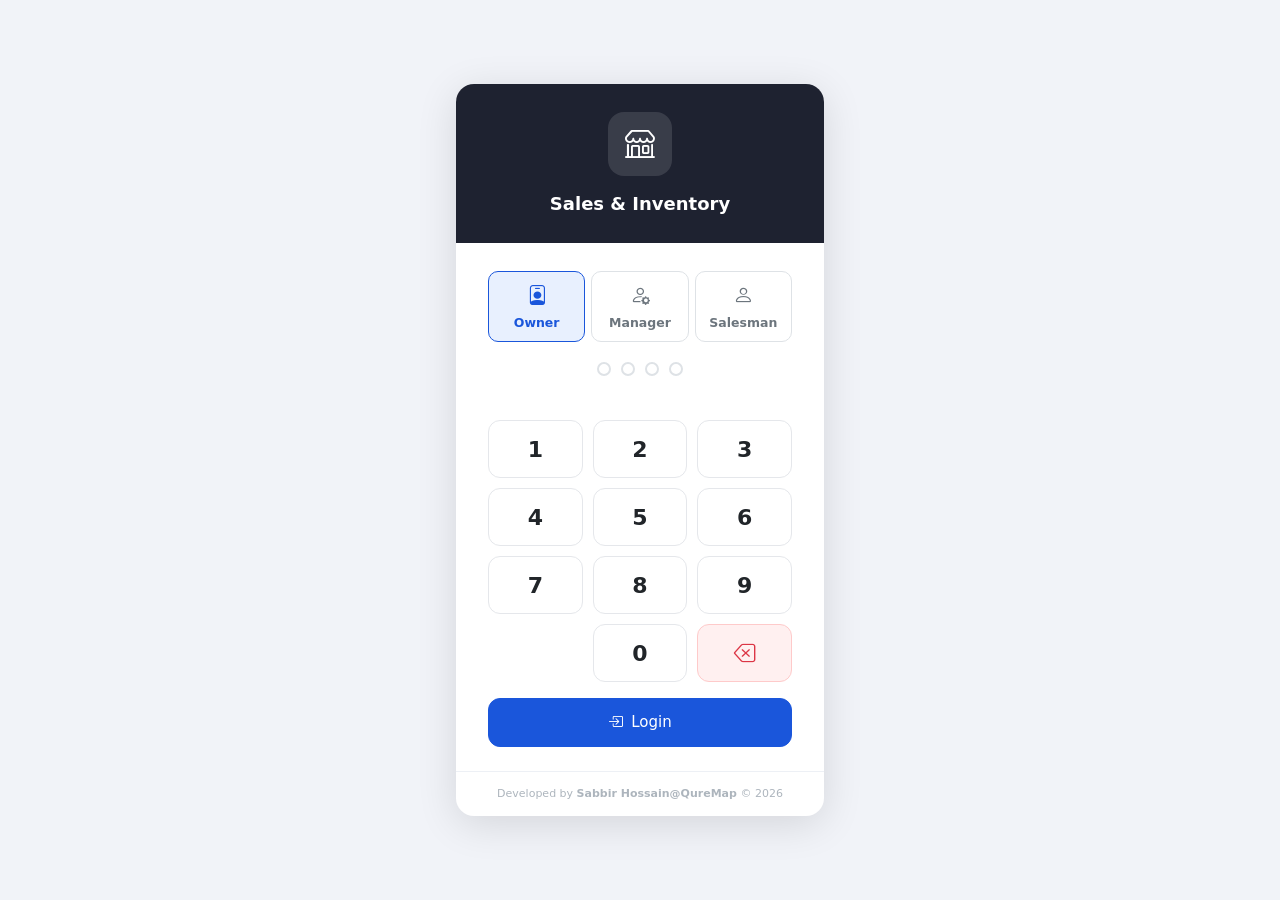
==== login.html @ 88d6fdc9 "Add files via upload" ====
<!DOCTYPE html>
<html lang="en">
<head>
<meta charset="UTF-8">
<meta name="viewport" content="width=device-width, initial-scale=1.0">
<title>Login | Sales & Inventory</title>
<link rel="stylesheet" href="https://cdn.jsdelivr.net/npm/bootstrap@5.3.0/dist/css/bootstrap.min.css">
<link rel="stylesheet" href="https://cdn.jsdelivr.net/npm/bootstrap-icons@1.11.0/font/bootstrap-icons.css">
<link rel="stylesheet" href="assets/css/style.css">
<style>
  body { background: var(--body-bg, #f1f3f8); display: flex; align-items: center; justify-content: center; min-height: 100vh; }
  .login-wrap { width: 100%; max-width: 400px; padding: 16px; }
  .login-card { background: var(--card-bg, #fff); border-radius: 18px; box-shadow: 0 8px 40px rgba(0,0,0,0.12); overflow: hidden; }
  .login-header { background: var(--sidebar-bg, #1e2230); color: #fff; padding: 28px 32px 24px; text-align: center; }
  .login-header .shop-logo-wrap { width: 64px; height: 64px; border-radius: 16px; background: rgba(255,255,255,0.12); display: flex; align-items: center; justify-content: center; margin: 0 auto 14px; font-size: 30px; }
  .login-header .shop-title { font-size: 18px; font-weight: 700; margin-bottom: 2px; }
  .login-header .shop-sub { font-size: 12px; color: rgba(255,255,255,0.6); }
  .login-body { padding: 28px 32px 24px; }
  .role-tabs { display: flex; gap: 6px; margin-bottom: 20px; }
  .role-tab { flex: 1; padding: 9px 6px; border: 1.5px solid #dee2e6; border-radius: 10px; text-align: center; cursor: pointer; font-size: 12.5px; font-weight: 600; color: #6c757d; transition: all 0.15s; background: transparent; }
  .role-tab.active { border-color: var(--primary, #1a56db); background: var(--primary-light, #e8f0fe); color: var(--primary, #1a56db); }
  .role-tab i { display: block; font-size: 20px; margin-bottom: 3px; }
  .pin-display { display: flex; justify-content: center; gap: 10px; margin-bottom: 20px; }
  .pin-dot { width: 14px; height: 14px; border-radius: 50%; border: 2px solid #dee2e6; background: transparent; transition: all 0.15s; }
  .pin-dot.filled { background: var(--primary, #1a56db); border-color: var(--primary, #1a56db); }
  .pin-dot.error { background: #dc3545; border-color: #dc3545; animation: shake 0.3s; }
  @keyframes shake { 0%,100%{transform:translateX(0)} 25%{transform:translateX(-5px)} 75%{transform:translateX(5px)} }
  .pin-pad { display: grid; grid-template-columns: repeat(3, 1fr); gap: 10px; margin-bottom: 16px; }
  .pin-btn { height: 58px; border-radius: 12px; border: 1.5px solid #e5e7eb; background: var(--card-bg, #fff); font-size: 22px; font-weight: 600; color: var(--text-main, #1e2230); cursor: pointer; transition: all 0.1s; display: flex; align-items: center; justify-content: center; gap: 0; user-select: none; }
  .pin-btn:hover { background: var(--primary-light, #e8f0fe); border-color: var(--primary, #1a56db); }
  .pin-btn:active { transform: scale(0.94); }
  .pin-btn.zero { grid-column: 2; }
  .pin-btn.del { background: #fff0f0; border-color: #fecaca; color: #dc3545; }
  .pin-btn.del:hover { background: #fee2e2; }
  .login-error { color: #dc3545; font-size: 13px; text-align: center; min-height: 20px; margin-bottom: 4px; }
  .login-footer { text-align: center; padding: 14px; border-top: 1px solid var(--card-border, #f0f2f5); font-size: 11px; color: #adb5bd; }
  [data-theme="dark"] .pin-btn { background: #1e293b; border-color: #334155; color: #e2e8f0; }
  [data-theme="dark"] .pin-btn:hover { background: #1e3a5f; }
</style>
</head>
<body>
<div class="login-wrap">
  <div class="login-card">
    <div class="login-header">
      <div class="shop-logo-wrap" id="loginLogoWrap">
        <i class="bi bi-shop"></i>
      </div>
      <div class="shop-title" id="loginShopName">Sales & Inventory</div>
      <div class="shop-sub" id="loginShopAddr"></div>
    </div>
    <div class="login-body">
      <!-- Role selector -->
      <div class="role-tabs" id="roleTabs">
        <button class="role-tab active" data-role="owner">
          <i class="bi bi-person-badge"></i>Owner
        </button>
        <button class="role-tab" data-role="manager">
          <i class="bi bi-person-gear"></i>Manager
        </button>
        <button class="role-tab" data-role="salesman">
          <i class="bi bi-person"></i>Salesman
        </button>
      </div>

      <!-- Salesman name selector (shown only for salesman role) -->
      <div id="salesmanSelectWrap" class="mb-3 d-none">
        <label class="form-label fw-semibold">Select Your Name</label>
        <select class="form-select" id="salesmanSelect">
          <option value="">-- Select --</option>
        </select>
      </div>

      <!-- PIN dots -->
      <div class="pin-display" id="pinDisplay">
        <div class="pin-dot" id="dot0"></div>
        <div class="pin-dot" id="dot1"></div>
        <div class="pin-dot" id="dot2"></div>
        <div class="pin-dot" id="dot3"></div>
      </div>

      <div class="login-error" id="loginError"></div>

      <!-- PIN pad -->
      <div class="pin-pad">
        <button class="pin-btn" data-digit="1">1</button>
        <button class="pin-btn" data-digit="2">2</button>
        <button class="pin-btn" data-digit="3">3</button>
        <button class="pin-btn" data-digit="4">4</button>
        <button class="pin-btn" data-digit="5">5</button>
        <button class="pin-btn" data-digit="6">6</button>
        <button class="pin-btn" data-digit="7">7</button>
        <button class="pin-btn" data-digit="8">8</button>
        <button class="pin-btn" data-digit="9">9</button>
        <button class="pin-btn zero" data-digit="0">0</button>
        <button class="pin-btn del" id="pinDel"><i class="bi bi-backspace"></i></button>
      </div>

      <button class="btn btn-primary w-100 btn-lg" id="loginBtn" style="border-radius:12px;">
        <i class="bi bi-box-arrow-in-right me-2"></i>Login
      </button>
    </div>
    <div class="login-footer">
      Developed by <strong>Sabbir Hossain@QureMap</strong> &copy; <span id="loginYear"></span>
    </div>
  </div>
</div>

<script src="https://cdn.jsdelivr.net/npm/bootstrap@5.3.0/dist/js/bootstrap.bundle.min.js"></script>
<script src="assets/js/storage.js"></script>
<script src="assets/js/auth.js"></script>
<script>
const LOGIN = {
  selectedRole: 'owner',
  enteredPIN: '',
  maxLen: 4,

  init() {
    // Apply theme
    const theme = DB.getTheme();
    if (theme) document.body.setAttribute('data-theme', theme);

    // Fill shop info
    const shop = DB.getShop();
    document.getElementById('loginShopName').textContent = shop.name || 'Sales & Inventory';
    document.getElementById('loginShopAddr').textContent = shop.address || '';
    document.getElementById('loginYear').textContent = new Date().getFullYear();

    if (shop.logo) {
      const wrap = document.getElementById('loginLogoWrap');
      wrap.innerHTML = `<img src="${shop.logo}" style="width:56px;height:56px;object-fit:contain;border-radius:12px;">`;
    }

    // If already logged in and session valid, skip to home
    if (AUTH.isLoggedIn()) {
      this.redirect(AUTH.getRole());
      return;
    }

    // Populate salesman names
    this.loadSalesmanNames();
    this.bindEvents();
  },

  loadSalesmanNames() {
    const users    = AUTH.getUsers();
    const salesmen = users.filter(u => u.role === 'salesman' && u.active);
    const sel      = document.getElementById('salesmanSelect');
    if (!sel) return;
    if (salesmen.length === 0) {
      sel.innerHTML = '<option value="">-- No salesmen added yet --</option>';
      sel.disabled  = true;
      const hint = document.createElement('div');
      hint.className   = 'form-text text-warning mt-1';
      hint.textContent = 'Ask the owner to add salesman accounts in Settings.';
      sel.parentNode.appendChild(hint);
    } else {
      sel.disabled  = false;
      sel.innerHTML = '<option value="">-- Select your name --</option>' +
        salesmen.map(u => `<option value="${u.id}">${u.name}</option>`).join('');
    }
  },

  bindEvents() {
    // Role tabs
    document.querySelectorAll('.role-tab').forEach(tab => {
      tab.addEventListener('click', () => {
        document.querySelectorAll('.role-tab').forEach(t => t.classList.remove('active'));
        tab.classList.add('active');
        this.selectedRole = tab.dataset.role;
        this.enteredPIN = '';
        this.renderDots();
        document.getElementById('loginError').textContent = '';
        // Show salesman selector only for salesman role
        const wrap = document.getElementById('salesmanSelectWrap');
        wrap.classList.toggle('d-none', this.selectedRole !== 'salesman');
      });
    });

    // PIN pad
    document.querySelectorAll('[data-digit]').forEach(btn => {
      btn.addEventListener('click', () => this.pressDigit(btn.dataset.digit));
    });
    document.getElementById('pinDel')?.addEventListener('click', () => this.deleteDigit());
    document.getElementById('loginBtn')?.addEventListener('click', () => this.tryLogin());

    // Keyboard support
    document.addEventListener('keydown', e => {
      if (e.key >= '0' && e.key <= '9') this.pressDigit(e.key);
      else if (e.key === 'Backspace') this.deleteDigit();
      else if (e.key === 'Enter') this.tryLogin();
    });
  },

  pressDigit(d) {
    if (this.enteredPIN.length >= this.maxLen) return;
    this.enteredPIN += d;
    this.renderDots();
    // Auto-submit when 4 digits entered
    if (this.enteredPIN.length === this.maxLen) {
      setTimeout(() => this.tryLogin(), 150);
    }
  },

  deleteDigit() {
    this.enteredPIN = this.enteredPIN.slice(0, -1);
    this.renderDots();
  },

  renderDots() {
    for (let i = 0; i < this.maxLen; i++) {
      const dot = document.getElementById('dot' + i);
      if (dot) {
        dot.classList.toggle('filled', i < this.enteredPIN.length);
        dot.classList.remove('error');
      }
    }
  },

  showError(msg) {
    document.getElementById('loginError').textContent = msg;
    for (let i = 0; i < this.maxLen; i++) {
      const dot = document.getElementById('dot' + i);
      if (dot) dot.classList.add('error');
    }
    setTimeout(() => {
      this.enteredPIN = '';
      this.renderDots();
    }, 600);
  },

  tryLogin() {
    if (!this.enteredPIN) { document.getElementById('loginError').textContent = 'Enter your PIN'; return; }
    if (this.enteredPIN.length < 4) { document.getElementById('loginError').textContent = 'PIN must be 4 digits'; return; }

    const role = this.selectedRole;
    const pin  = this.enteredPIN;

    // For salesman, also need a name selected
    let salesmanId = null;
    if (role === 'salesman') {
      salesmanId = document.getElementById('salesmanSelect')?.value;
      if (!salesmanId) {
        document.getElementById('loginError').textContent = 'Please select your name';
        return;
      }
    }

    const result = AUTH.verifyPIN(role, pin, salesmanId);
    if (result.ok) {
      AUTH.startSession(result.user);
      this.redirect(role);
    } else {
      this.showError(result.error || 'Incorrect PIN');
    }
  },

  redirect(role) {
    const dest = {
      owner:    'index.html',
      manager:  'index.html',
      salesman: 'pages/invoice.html',
    };
    window.location.href = dest[role] || 'index.html';
  }
};

document.addEventListener('DOMContentLoaded', () => LOGIN.init());
</script>
</body>
</html>
---- assets/css/style.css ----
/* style.css - Sales & Inventory Management System */

/* ══════════════════════════════════════
   THEMES — applied via data-theme on <body>
   ══════════════════════════════════════ */

/* 1. Default Blue (unchanged) */
:root, [data-theme="default"] {
  --primary: #1a56db;
  --primary-light: #e8f0fe;
  --sidebar-bg: #1e2230;
  --sidebar-hover: #2d3348;
  --body-bg: #f1f3f8;
  --card-bg: #ffffff;
  --card-border: #edf0f5;
  --text-main: #212529;
  --text-muted: #6c757d;
  --topbar-bg: #ffffff;
  --topbar-border: #e5e7eb;
  --icon-primary-bg: #e8f0fe;
  --icon-primary-fg: #1a56db;
}

/* 2. Forest Green */
[data-theme="green"] {
  --primary: #0a7c4e;
  --primary-light: #d1fae5;
  --sidebar-bg: #0d2b1e;
  --sidebar-hover: #163d2c;
  --body-bg: #f0faf5;
  --card-bg: #ffffff;
  --card-border: #d1fae5;
  --text-main: #1a2e24;
  --icon-primary-bg: #d1fae5;
  --icon-primary-fg: #0a7c4e;
}

/* 3. Royal Purple */
[data-theme="purple"] {
  --primary: #6d28d9;
  --primary-light: #ede9fe;
  --sidebar-bg: #1e1535;
  --sidebar-hover: #2d1f52;
  --body-bg: #f5f3ff;
  --card-bg: #ffffff;
  --card-border: #ede9fe;
  --text-main: #1e1535;
  --icon-primary-bg: #ede9fe;
  --icon-primary-fg: #6d28d9;
}

/* 4. Warm Sunrise (Orange) */
[data-theme="orange"] {
  --primary: #c2410c;
  --primary-light: #fff7ed;
  --sidebar-bg: #2c1400;
  --sidebar-hover: #451e00;
  --body-bg: #fff7ed;
  --card-bg: #ffffff;
  --card-border: #fed7aa;
  --text-main: #1c0a00;
  --icon-primary-bg: #ffedd5;
  --icon-primary-fg: #c2410c;
}

/* 5. Ocean Teal */
[data-theme="teal"] {
  --primary: #0e7490;
  --primary-light: #cffafe;
  --sidebar-bg: #0c2d38;
  --sidebar-hover: #124455;
  --body-bg: #ecfeff;
  --card-bg: #ffffff;
  --card-border: #a5f3fc;
  --text-main: #0c2d38;
  --icon-primary-bg: #cffafe;
  --icon-primary-fg: #0e7490;
}

/* 6. Dark Mode */
[data-theme="dark"] {
  --primary: #3b82f6;
  --primary-light: #1e3a5f;
  --sidebar-bg: #111827;
  --sidebar-hover: #1f2937;
  --body-bg: #0f172a;
  --card-bg: #1e293b;
  --card-border: #334155;
  --text-main: #e2e8f0;
  --text-muted: #94a3b8;
  --topbar-bg: #1e293b;
  --topbar-border: #334155;
  --icon-primary-bg: #1e3a5f;
  --icon-primary-fg: #60a5fa;
}

:root {
  --primary: #1a56db;
  --primary-light: #e8f0fe;
  --secondary: #6c757d;
  --success: #0f9b58;
  --danger: #dc3545;
  --warning: #f59e0b;
  --dark: #1e2230;
  --sidebar-width: 230px;
  --sidebar-bg: #1e2230;
  --sidebar-hover: #2d3348;
  --topbar-h: 56px;
  --body-bg: #f1f3f8;
  --card-bg: #ffffff;
  --card-border: #edf0f5;
  --text-main: #212529;
  --topbar-bg: #ffffff;
  --topbar-border: #e5e7eb;
  --font-main: 'Segoe UI', system-ui, -apple-system, sans-serif;
  --card-shadow: 0 2px 8px rgba(0,0,0,0.08);
  --radius: 10px;
}

* { box-sizing: border-box; margin: 0; padding: 0; }

body {
  font-family: var(--font-main);
  background: var(--body-bg, #f1f3f8);
  color: var(--text-main, #212529);
  font-size: 14px;
}

/* ── LAYOUT ── */
.app-layout {
  display: flex;
  min-height: 100vh;
}

/* ── SIDEBAR ── */
.sidebar {
  width: var(--sidebar-width);
  background: var(--sidebar-bg);
  color: #c8cdd8;
  position: fixed;
  top: 0; left: 0; bottom: 0;
  z-index: 1040;
  display: flex;
  flex-direction: column;
  transition: transform 0.25s ease;
  overflow-y: auto;
}

.sidebar-brand {
  padding: 16px 18px;
  border-bottom: 1px solid rgba(255,255,255,0.08);
  display: flex;
  align-items: center;
  gap: 10px;
  min-height: var(--topbar-h);
}

.sidebar-brand-icon {
  width: 34px; height: 34px;
  background: var(--primary);
  border-radius: 8px;
  display: flex; align-items: center; justify-content: center;
  font-size: 18px; color: #fff; flex-shrink: 0;
}

.sidebar-brand-text {
  font-size: 13px; font-weight: 700;
  color: #fff; line-height: 1.2;
}
.sidebar-brand-text small { font-weight: 400; color: #8b95a6; font-size: 11px; }

.sidebar-shop {
  padding: 12px 16px;
  border-bottom: 1px solid rgba(255,255,255,0.06);
  font-size: 12px;
}
.sidebar-shop .shop-name { font-weight: 700; color: #fff; font-size: 13px; white-space: nowrap; overflow: hidden; text-overflow: ellipsis; }
.sidebar-shop .shop-addr { color: #8b95a6; font-size: 11px; white-space: nowrap; overflow: hidden; text-overflow: ellipsis; }

#sideNav {
  flex: 1;
  padding: 8px 0;
  display: flex;
  flex-direction: column;
}

#sideNav .nav-link {
  display: flex;
  align-items: center;
  gap: 10px;
  padding: 10px 18px;
  color: #a0aab8;
  text-decoration: none;
  font-size: 13.5px;
  font-weight: 500;
  border-radius: 0;
  transition: all 0.15s;
  border-left: 3px solid transparent;
}

#sideNav .nav-link i { font-size: 16px; flex-shrink: 0; }
#sideNav .nav-link:hover { background: var(--sidebar-hover); color: #fff; }
#sideNav .nav-link.active { background: var(--sidebar-hover); color: #fff; border-left-color: var(--primary); }

.sidebar-footer {
  padding: 12px 16px;
  border-top: 1px solid rgba(255,255,255,0.08);
  font-size: 11px;
  color: #8b95a6;
}

/* ── MAIN CONTENT ── */
.main-wrap {
  margin-left: var(--sidebar-width);
  flex: 1;
  display: flex;
  flex-direction: column;
  min-height: 100vh;
}

/* ── TOPBAR ── */
.topbar {
  height: var(--topbar-h);
  background: var(--topbar-bg, #fff);
  border-bottom: 1px solid var(--topbar-border, #e5e7eb);
  display: flex;
  align-items: center;
  padding: 0 20px;
  gap: 12px;
  position: sticky;
  top: 0;
  z-index: 1030;
}

.topbar-toggle {
  display: none;
  background: none;
  border: none;
  font-size: 20px;
  cursor: pointer;
  color: #555;
}

#topShopName {
  font-weight: 700;
  font-size: 15px;
  flex: 1;
  color: #1e2230;
  white-space: nowrap;
  overflow: hidden;
  text-overflow: ellipsis;
}

.topbar-actions { display: flex; align-items: center; gap: 8px; flex-shrink: 0; }

/* ── PAGE CONTENT ── */
.page-content {
  padding: 22px 24px;
  flex: 1;
}

.page-title {
  font-size: 20px;
  font-weight: 700;
  margin-bottom: 18px;
  color: #1e2230;
  display: flex;
  align-items: center;
  gap: 8px;
}

/* ── SUMMARY CARDS ── */
.summary-card {
  background: var(--card-bg, #fff);
  border-radius: var(--radius);
  padding: 18px 20px;
  box-shadow: var(--card-shadow);
  display: flex;
  align-items: center;
  gap: 14px;
  border: 1px solid var(--card-border, #edf0f5);
  transition: transform 0.15s;
}
.summary-card:hover { transform: translateY(-2px); }

.summary-card-icon {
  width: 42px; height: 42px;
  border-radius: 10px;
  display: flex; align-items: center; justify-content: center;
  font-size: 19px; flex-shrink: 0;
}

.summary-card-body { flex: 1; min-width: 0; }
.summary-card-label { font-size: 10.5px; color: var(--text-muted, #6c757d); font-weight: 600; text-transform: uppercase; letter-spacing: 0.5px; margin-bottom: 2px; }
.summary-card-value { font-size: 15px; font-weight: 700; color: var(--text-main, #1e2230); line-height: 1.25; white-space: nowrap; overflow: hidden; text-overflow: ellipsis; }
.summary-card-sub { font-size: 10px; color: #adb5bd; }

.icon-blue { background: #e8f0fe; color: #1a56db; }
.icon-green { background: #d1fae5; color: #0f9b58; }
.icon-orange { background: #fff3cd; color: #d97706; }
.icon-red { background: #fee2e2; color: #dc2626; }
.icon-purple { background: #ede9fe; color: #7c3aed; }
.icon-teal { background: #ccfbf1; color: #0d9488; }

/* ── CARDS / PANELS ── */
.panel {
  background: var(--card-bg, #fff);
  border-radius: var(--radius);
  box-shadow: var(--card-shadow);
  border: 1px solid var(--card-border, #edf0f5);
  overflow: hidden;
}

.panel-header {
  padding: 14px 18px;
  border-bottom: 1px solid var(--card-border, #f0f2f5);
  display: flex;
  align-items: center;
  justify-content: space-between;
  font-weight: 600;
  font-size: 14px;
  color: var(--text-main, #1e2230);
  background: var(--card-bg, #fff);
}

.panel-body { padding: 16px 18px; }

/* ── TABLES ── */
.table-responsive { border-radius: 0 0 var(--radius) var(--radius); }
.table { margin-bottom: 0; font-size: 13.5px; }
.table thead th { background: #f8f9fb; font-weight: 600; font-size: 12px; text-transform: uppercase; letter-spacing: 0.4px; color: #6c757d; border-bottom: 2px solid #edf0f5; padding: 10px 12px; white-space: nowrap; }
.table tbody td { padding: 10px 12px; vertical-align: middle; border-color: #f0f2f5; }
.table tbody tr:hover { background: #fafbfe; }
.table-striped tbody tr:nth-of-type(odd) { background: #fafbfe; }

/* ── FORMS ── */
.form-label { font-size: 13px; font-weight: 500; margin-bottom: 4px; color: #374151; }
.form-control, .form-select {
  border: 1.5px solid #e5e7eb;
  border-radius: 8px;
  font-size: 13.5px;
  padding: 8px 12px;
  transition: border-color 0.15s, box-shadow 0.15s;
}
.form-control:focus, .form-select:focus {
  border-color: var(--primary);
  box-shadow: 0 0 0 3px rgba(26,86,219,0.12);
}

/* ── BUTTONS ── */
.btn { border-radius: 8px; font-size: 13.5px; font-weight: 500; padding: 8px 16px; transition: all 0.15s; }
.btn-primary { background: var(--primary); border-color: var(--primary); }
.btn-primary:hover { background: #1447d4; border-color: #1447d4; }
.btn-sm { padding: 5px 10px; font-size: 12.5px; }
.btn-lg { padding: 12px 24px; font-size: 15px; }
.btn-icon { width: 36px; height: 36px; padding: 0; display: inline-flex; align-items: center; justify-content: center; border-radius: 8px; }

/* ── BADGES ── */
.badge { font-size: 11px; font-weight: 600; padding: 4px 8px; border-radius: 6px; }

/* ── INVOICE SPECIFIC ── */
.invoice-items-section { background: #fff; border-radius: var(--radius); box-shadow: var(--card-shadow); border: 1px solid #edf0f5; }
.invoice-totals { background: #f8f9fb; border-radius: var(--radius); padding: 16px; }
.invoice-total-row { display: flex; justify-content: space-between; padding: 4px 0; font-size: 13.5px; }
.invoice-total-row.grand { font-size: 16px; font-weight: 700; color: var(--primary); border-top: 2px solid #dee2e6; margin-top: 6px; padding-top: 8px; }
.pay-method-btn { flex: 1; text-align: center; cursor: pointer; }
.pay-method-btn input { display: none; }
.pay-method-btn label { display: block; padding: 8px 6px; border: 1.5px solid #dee2e6; border-radius: 8px; cursor: pointer; font-size: 12px; font-weight: 500; transition: all 0.15s; }
.pay-method-btn input:checked + label { background: var(--primary); color: #fff; border-color: var(--primary); }

/* ── SHOP LOGO ── */
.shop-logo-placeholder { width: 40px; height: 40px; background: var(--primary-light); border-radius: 8px; display: flex; align-items: center; justify-content: center; color: var(--primary); font-size: 20px; }

/* ── OVERLAYS ── */
.sidebar-overlay { display: none; position: fixed; inset: 0; background: rgba(0,0,0,0.4); z-index: 1039; }

/* ── LOW STOCK BADGE ── */
.low-stock-indicator { width: 8px; height: 8px; border-radius: 50%; background: var(--danger); display: inline-block; margin-right: 4px; animation: pulse 1.5s infinite; }
@keyframes pulse { 0%,100%{opacity:1} 50%{opacity:0.4} }

/* ── PRINT STYLES ── */
@media print {
  .sidebar, .topbar, .no-print, .btn, nav { display: none !important; }
  .main-wrap { margin-left: 0 !important; }
  .page-content { padding: 0 !important; }
  body { background: #fff !important; }
}

/* ── MOBILE ── */
@media (max-width: 768px) {
  .sidebar {
    transform: translateX(-100%);
  }
  .sidebar.open {
    transform: translateX(0);
  }
  .sidebar-overlay.show { display: block; }
  .main-wrap { margin-left: 0; }
  .topbar-toggle { display: block; }
  .page-content { padding: 14px 12px; }
  .summary-card-value { font-size: 13px; }
  .page-title { font-size: 17px; }
  .table { font-size: 12px; }
  .table thead th { font-size: 11px; }
  .btn { font-size: 13px; }
}

@media (max-width: 480px) {
  .summary-card { padding: 12px 14px; }
  .summary-card-icon { width: 40px; height: 40px; font-size: 18px; }
  .panel-body { padding: 12px; }
}

/* ── SETUP WIZARD ── */
.setup-wizard { max-width: 500px; margin: 60px auto; }
.setup-step { display: none; }
.setup-step.active { display: block; }
.step-indicator { display: flex; gap: 0; margin-bottom: 28px; }
.step-dot { flex: 1; height: 4px; background: #dee2e6; border-radius: 2px; margin: 0 2px; transition: background 0.3s; }
.step-dot.done { background: var(--primary); }

/* ── SCROLLBAR ── */
::-webkit-scrollbar { width: 6px; height: 6px; }
::-webkit-scrollbar-track { background: transparent; }
::-webkit-scrollbar-thumb { background: #c1c9d6; border-radius: 3px; }
::-webkit-scrollbar-thumb:hover { background: #9aa3b2; }

/* ── UTILITY ── */
.text-primary { color: var(--primary) !important; }
.bg-primary-light { background: var(--primary-light) !important; }
.fw-600 { font-weight: 600; }
.gap-10 { gap: 10px; }
.border-radius { border-radius: var(--radius); }
.cursor-pointer { cursor: pointer; }
.overflow-hidden { overflow: hidden; }

/* ── THEME: Dark mode overrides ── */
[data-theme="dark"] .table { color: #e2e8f0; }
[data-theme="dark"] .table thead th { background: #0f172a; color: #94a3b8; border-color: #334155; }
[data-theme="dark"] .table tbody td { border-color: #1e293b; }
[data-theme="dark"] .table tbody tr:hover { background: #1e3a5f22; }
[data-theme="dark"] .form-control,
[data-theme="dark"] .form-select { background: #0f172a; color: #e2e8f0; border-color: #334155; }
[data-theme="dark"] .form-control:focus,
[data-theme="dark"] .form-select:focus { background: #0f172a; color: #e2e8f0; border-color: var(--primary); }
[data-theme="dark"] .modal-content { background: #1e293b; color: #e2e8f0; border-color: #334155; }
[data-theme="dark"] .modal-header { border-color: #334155; }
[data-theme="dark"] .modal-footer { border-color: #334155; }
[data-theme="dark"] .input-group-text { background: #0f172a; color: #94a3b8; border-color: #334155; }
[data-theme="dark"] .nav-tabs .nav-link { color: #94a3b8; }
[data-theme="dark"] .nav-tabs .nav-link.active { background: #1e293b; color: #e2e8f0; border-color: #334155 #334155 #1e293b; }
[data-theme="dark"] .badge.bg-light { background: #334155 !important; color: #e2e8f0 !important; }
[data-theme="dark"] .page-title { color: #e2e8f0; }
[data-theme="dark"] #topShopName { color: #e2e8f0; }
[data-theme="dark"] .text-muted { color: #94a3b8 !important; }
[data-theme="dark"] .alert { background: #0f172a; border-color: #334155; color: #e2e8f0; }
[data-theme="dark"] .invoice-totals { background: #0f172a; }

/* ── THEME PICKER ── */
.theme-swatch {
  width: 32px; height: 32px; border-radius: 50%;
  cursor: pointer; border: 3px solid transparent;
  transition: transform 0.15s, border-color 0.15s;
  display: inline-block;
}
.theme-swatch:hover { transform: scale(1.15); }
.theme-swatch.active { border-color: #fff; box-shadow: 0 0 0 2px #666; }

/* ── APP FOOTER ── */
.app-footer {
  display: flex;
  align-items: center;
  justify-content: space-between;
  padding: 10px 24px;
  border-top: 1px solid var(--card-border, #e5e7eb);
  background: var(--card-bg, #fff);
  font-size: 11.5px;
  color: var(--text-muted, #6c757d);
  flex-shrink: 0;
  flex-wrap: wrap;
  gap: 4px;
}
.app-footer .footer-left { opacity: 0.75; }
.app-footer .footer-right { opacity: 0.85; }
.app-footer strong { color: var(--primary); }
@media print { .app-footer { display: none !important; } }
@media (max-width: 480px) { .app-footer { font-size: 10px; padding: 8px 12px; } }
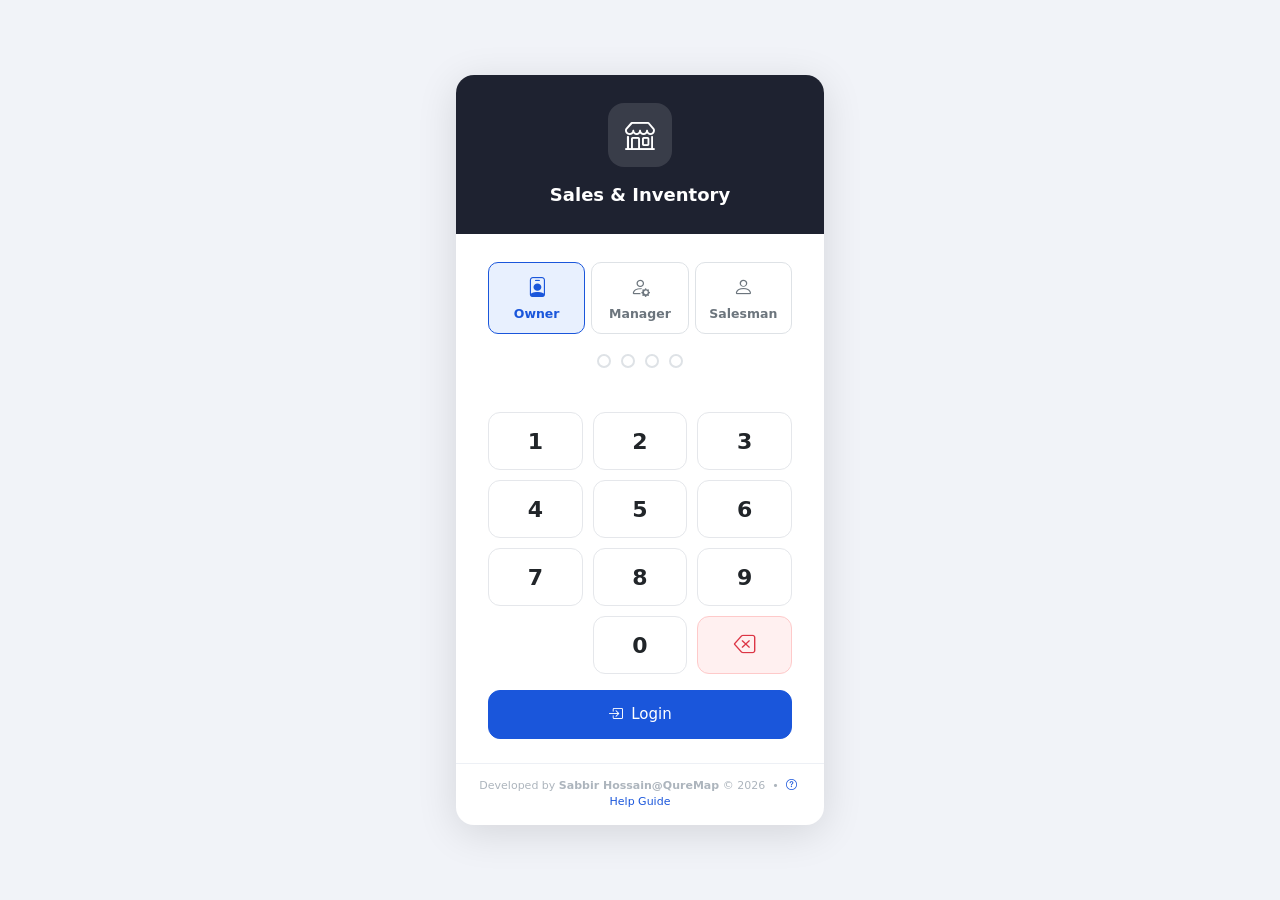
==== commit 968c34a8: "Add files via upload" ====
--- a/login.html
+++ b/login.html
@@ -101,6 +101,10 @@
     </div>
     <div class="login-footer">
       Developed by <strong>Sabbir Hossain@QureMap</strong> &copy; <span id="loginYear"></span>
+      &nbsp;&bull;&nbsp;
+      <a href="pages/help.html" style="color:#1a56db;text-decoration:none;" title="Open without logging in">
+        <i class="bi bi-question-circle me-1"></i>Help Guide
+      </a>
     </div>
   </div>
 </div>
--- a/assets/css/style.css
+++ b/assets/css/style.css
@@ -485,3 +485,40 @@
 .app-footer strong { color: var(--primary); }
 @media print { .app-footer { display: none !important; } }
 @media (max-width: 480px) { .app-footer { font-size: 10px; padding: 8px 12px; } }
+
+/* ── FLOATING HELP BUTTON ── */
+.help-float {
+  position: fixed;
+  bottom: 24px;
+  right: 22px;
+  width: 44px;
+  height: 44px;
+  border-radius: 50%;
+  background: var(--primary, #1a56db);
+  color: #fff;
+  display: flex;
+  align-items: center;
+  justify-content: center;
+  font-size: 20px;
+  text-decoration: none;
+  box-shadow: 0 4px 14px rgba(26,86,219,0.35);
+  z-index: 1020;
+  transition: transform 0.15s, box-shadow 0.15s;
+}
+.help-float:hover {
+  color: #fff;
+  transform: scale(1.1);
+  box-shadow: 0 6px 20px rgba(26,86,219,0.45);
+}
+/* Push up slightly on mobile so it clears the safe area */
+@media (max-width: 768px) {
+  .help-float {
+    bottom: calc(16px + env(safe-area-inset-bottom, 0px));
+    right: 14px;
+    width: 40px;
+    height: 40px;
+    font-size: 18px;
+  }
+}
+/* Hide on the help page itself */
+.help-float.active-help { display: none; }
